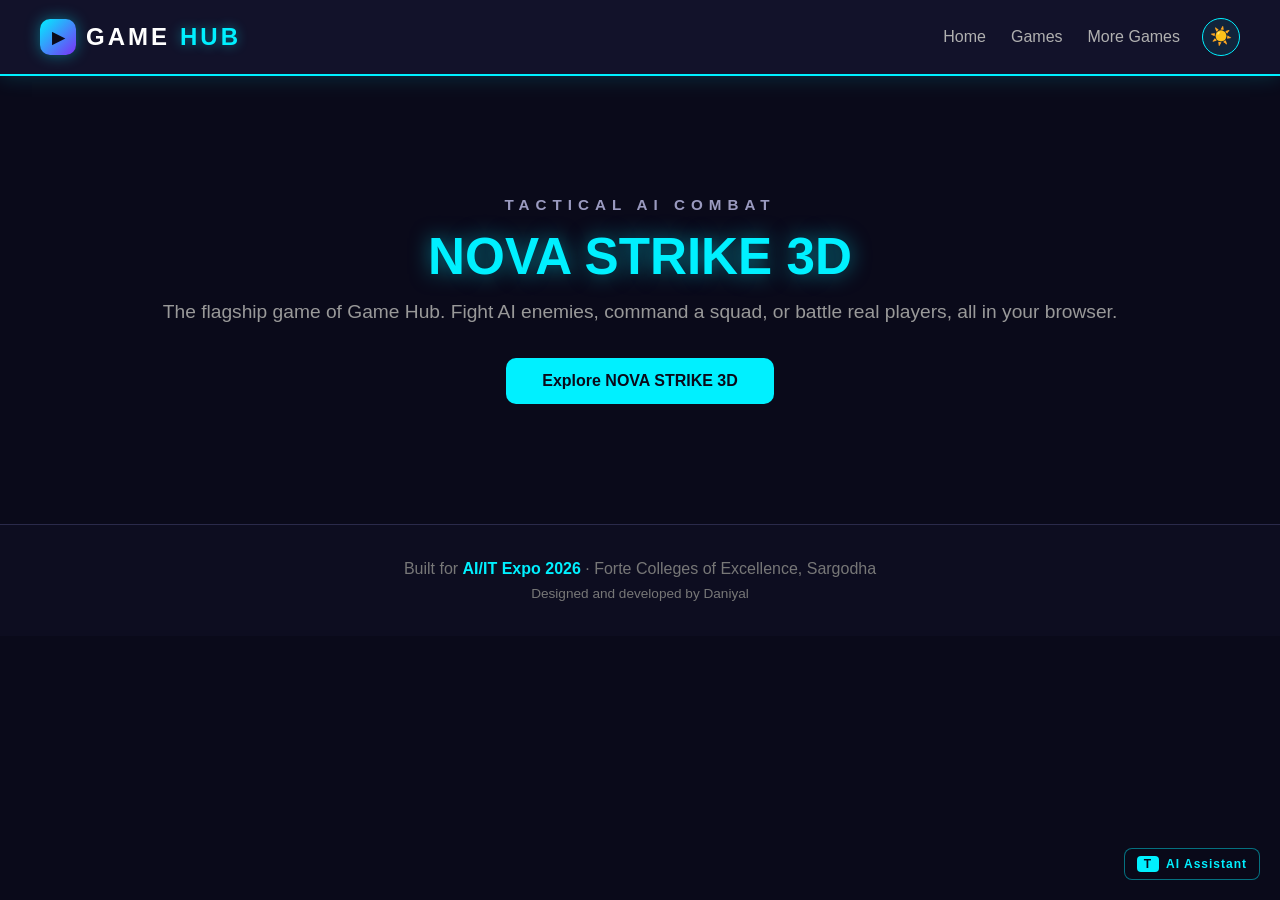
==== index.html @ dfbb7420 "Initial commit" ====
<!DOCTYPE html>
<html lang="en">
<head>
    <meta charset="UTF-8">
    <meta name="viewport" content="width=device-width, initial-scale=1.0">
    <title>Game Hub | NOVA STRIKE 3D</title>
    <link rel="stylesheet" href="css/style.css">

    <!-- Small extra styles for this page only -->
    <style>
        /* The modes section is hidden until the Explore button is pressed */
        .games.is-hidden { display: none; }

        /* Three equal cards in one row */
        .games-grid { grid-template-columns: repeat(3, 1fr); }
        @media (max-width: 900px) {
            .games-grid { grid-template-columns: 1fr; }
        }

        /* Small line above the big title */
        .hero-kicker {
            letter-spacing: 6px; font-size: 0.95rem; font-weight: 700;
            color: #9a9ac0; margin-bottom: 14px; text-transform: uppercase;
        }

        /* Line under the section heading */
        .section-sub {
            text-align: center; color: #9a9ac0;
            margin: -10px 0 30px; font-size: 1.05rem; letter-spacing: 1px;
        }

        /* Small message shown by the Multiplayer button */
        #mp-toast {
            position: fixed; left: 50%; bottom: 40px;
            transform: translate(-50%, 20px);
            background: #1b1446; color: #fff;
            border: 1px solid #00f0ff; border-radius: 12px;
            padding: 14px 24px; font-size: 15px;
            box-shadow: 0 0 24px rgba(0, 240, 255, 0.35);
            opacity: 0; pointer-events: none;
            transition: opacity 0.3s, transform 0.3s; z-index: 50;
        }
        #mp-toast.show { opacity: 1; transform: translate(-50%, 0); }
    </style>
</head>
<body>

    <!-- NAVBAR: the bar at the top -->
    <header class="navbar">
        <div class="logo"><span class="logo-icon">▶</span>GAME<span class="logo-accent">HUB</span></div>
        <nav>
            <a href="index.html">Home</a>
            <a href="#games">Games</a>
            <a href="more-games.html">More Games</a>
        </nav>
    </header>

    <!-- HERO: the big welcome section -->
    <section class="hero">
        <div class="hero-kicker">Tactical AI Combat</div>
        <h1><span class="glow">NOVA STRIKE 3D</span></h1>
        <p>The flagship game of Game Hub. Fight AI enemies, command a squad, or battle real players, all in your browser.</p>
        <a href="#games" class="btn">Explore NOVA STRIKE 3D</a>
    </section>

    <!-- MODES SECTION (hidden until the Explore button is pressed) -->
    <section class="games is-hidden" id="games">
        <h2 class="section-title">Choose Your Mode</h2>
        <p class="section-sub">Three ways to play NOVA STRIKE 3D</p>

        <div class="games-grid">

            <!-- Mode 1: Arena -->
            <div class="card">
                <span class="tag">⭐ SURVIVAL</span>
                <h3>Arena Mode</h3>
                <p>Survive waves of AI-controlled enemies in a full 3D arena, with sound, menus and an in-game AI assistant.</p>
                <a href="games/arena.html" class="btn small">▶ Play Arena Mode</a>
            </div>

            <!-- Mode 2: War -->
            <div class="card">
                <span class="tag" style="background: #ff2d95; color: #fff;">🔥 CAMPAIGN</span>
                <h3>War Mode</h3>
                <p>Command a 4-man AI squad through 5 tactical stages and a boss finale.</p>
                <a href="games/war.html" class="btn small" style="background: linear-gradient(90deg, #ff2d95, #7b2ff7);">▶ Deploy</a>
            </div>

            <!-- Mode 3: Multiplayer (in development) -->
            <div class="card">
                <span class="tag" style="background: #7b2ff7; color: #fff;">🚧 IN DEVELOPMENT</span>
                <h3>Multiplayer</h3>
                <p>Real online players instead of AI. Battle in 1v1, 2v2, 3v3 or 4v4 teams.</p>
                <a href="#" class="btn small" id="mp-btn" style="background: linear-gradient(90deg, #00f0ff, #7b2ff7); color: #fff;">🌐 Coming Soon</a>
            </div>

        </div>
    </section>

    <!-- FOOTER -->
    <footer class="footer">
        <p>Built for <strong>AI/IT Expo 2026</strong> · Forte Colleges of Excellence, Sargodha</p>
        <p class="footer-small">Designed and developed by Daniyal</p>
    </footer>

    <div id="mp-toast">🚧 Multiplayer is in development. Online 1v1 to 4v4 battles are coming soon!</div>

    <script src="js/main.js"></script>

    <script>
        // Show the modes section only after the Explore button (or the Games link) is pressed
        (function () {
            var section = document.getElementById('games');

            function showGames() {
                section.classList.remove('is-hidden');
                section.scrollIntoView({ behavior: 'smooth', block: 'start' });
            }

            document.querySelectorAll('a[href="#games"]').forEach(function (link) {
                link.addEventListener('click', function (e) {
                    e.preventDefault();
                    showGames();
                    history.replaceState(null, '', '#games');
                });
            });

            // If the page is opened as index.html#games, show the modes straight away
            if (location.hash === '#games') {
                section.classList.remove('is-hidden');
                setTimeout(showGames, 50);
            }

            // Multiplayer button: show a short message instead of opening a page
            var toast = document.getElementById('mp-toast');
            var toastTimer = null;
            document.getElementById('mp-btn').addEventListener('click', function (e) {
                e.preventDefault();
                toast.classList.add('show');
                clearTimeout(toastTimer);
                toastTimer = setTimeout(function () { toast.classList.remove('show'); }, 3000);
            });
        })();
    </script>

    <!-- NOVA assistant (press T) -->
    <script type="module" src="games/assistant.js"></script>
</body>
</html>
---- css/style.css ----
/* ===== THEME COLORS ===== */
:root {
    --page: #0a0a1a;
    --nav: #12122a;
    --footer: #0d0d20;
    --text: #e0e0e0;
    --heading: #ffffff;
    --muted: #999999;
    --nav-link: #b0b0b0;
    --footer-muted: #777777;
    --footer-small: #777777;
    --accent: #00f0ff;
    --card-start: #15152e;
    --card-end: #101026;
    --featured-start: #1c1540;
    --card-border: #2a2a4a;
    --tag-bg: rgba(123, 47, 247, 0.25);
    --tag-text: #b794ff;
}

/* The same page, with a brighter palette */
html[data-theme="light"] {
    --page: #f3f5ff;
    --nav: #ffffff;
    --footer: #e9ecfa;
    --text: #252540;
    --heading: #17172f;
    --muted: #51516e;
    --nav-link: #41415e;
    --footer-muted: #51516e;
    --footer-small: #51516e;
    --accent: #00749e;
    --card-start: #ffffff;
    --card-end: #f1f2fd;
    --featured-start: #eee9ff;
    --card-border: #d2d5eb;
    --tag-bg: #e9dcff;
    --tag-text: #5920ac;
}

/* ===== BASIC SETTINGS ===== */
* {
    margin: 0;
    padding: 0;
    box-sizing: border-box;
}

html {
    scroll-behavior: smooth;
}

body {
    background-color: var(--page);
    color: var(--text);
    font-family: 'Segoe UI', Arial, sans-serif;
    min-height: 100vh;
}

/* ===== NAVBAR ===== */
.navbar {
    display: flex;
    justify-content: space-between;
    align-items: center;
    padding: 18px 40px;
    background: var(--nav);
    border-bottom: 2px solid var(--accent);
    box-shadow: 0 0 20px rgba(0, 240, 255, 0.18);
}

.navbar nav {
    display: flex;
    align-items: center;
}

.navbar nav a {
    color: var(--nav-link);
    text-decoration: none;
    margin-left: 25px;
    white-space: nowrap;
    transition: color 0.3s;
}

.navbar nav a:hover {
    color: var(--accent);
}

/* ===== LOGO ===== */
.logo {
    display: flex;
    align-items: center;
    gap: 10px;
    font-size: 1.5rem;
    font-weight: 800;
    letter-spacing: 3px;
    color: var(--heading);
    white-space: nowrap;
}

.logo-accent {
    color: var(--accent);
    text-shadow: 0 0 12px rgba(0, 240, 255, 0.45);
}

.logo-icon {
    display: inline-flex;
    justify-content: center;
    align-items: center;
    width: 36px;
    height: 36px;
    flex-shrink: 0;
    font-size: 1rem;
    color: #0a0a1a;
    background: linear-gradient(135deg, #00f0ff, #7b2ff7);
    border-radius: 10px;
    box-shadow: 0 0 15px rgba(0, 240, 255, 0.4);
    letter-spacing: 0;
}

/* ===== HERO ===== */
.hero {
    text-align: center;
    padding: 120px 20px;
}

.hero h1 {
    font-size: 3.2rem;
    color: var(--heading);
    margin-bottom: 15px;
}

.glow {
    color: var(--accent);
    text-shadow: 0 0 20px rgba(0, 240, 255, 0.5);
}

.hero p {
    font-size: 1.2rem;
    color: var(--muted);
    margin-bottom: 35px;
}

/* ===== BUTTONS ===== */
.btn {
    display: inline-block;
    padding: 14px 36px;
    background: #00f0ff;
    color: #0a0a1a;
    font-weight: bold;
    text-decoration: none;
    border-radius: 10px;
    transition: transform 0.3s, box-shadow 0.3s;
}

.btn:hover {
    transform: scale(1.08);
    box-shadow: 0 0 25px rgba(0, 240, 255, 0.7);
}

.btn.small {
    padding: 10px 26px;
}

/* ===== GAMES SECTION ===== */
.games {
    max-width: 1100px;
    margin: 0 auto;
    padding: 60px 20px 100px;
}

.section-title {
    text-align: center;
    font-size: 2.2rem;
    color: var(--heading);
    margin-bottom: 40px;
}

.games-grid {
    display: grid;
    grid-template-columns: repeat(auto-fit, minmax(260px, 1fr));
    gap: 25px;
}

/* ===== CARDS ===== */
.card {
    background: linear-gradient(145deg, var(--card-start), var(--card-end));
    border: 1px solid var(--card-border);
    border-radius: 16px;
    padding: 30px;
    transition: transform 0.3s, box-shadow 0.3s, border-color 0.3s;
}

.card:hover {
    transform: translateY(-8px);
    border-color: var(--accent);
    box-shadow: 0 0 30px rgba(0, 240, 255, 0.16);
}

.card h3 {
    color: var(--accent);
    font-size: 1.4rem;
    margin: 15px 0 10px;
}

.card p {
    color: var(--muted);
    line-height: 1.5;
    margin-bottom: 25px;
}

.tag {
    font-size: 0.75rem;
    font-weight: bold;
    letter-spacing: 1px;
    padding: 5px 12px;
    border-radius: 20px;
    background: var(--tag-bg);
    color: var(--tag-text);
}

.featured {
    grid-column: 1 / -1;
    border-color: #7b2ff7;
    background: linear-gradient(145deg, var(--featured-start), var(--card-end));
}

.featured h3 {
    font-size: 2rem;
}

.soon {
    display: inline-block;
    padding: 10px 22px;
    border: 1px dashed var(--card-border);
    border-radius: 8px;
    color: var(--muted);
    font-size: 0.9rem;
}

/* ===== FOOTER ===== */
.footer {
    text-align: center;
    padding: 35px 20px;
    border-top: 1px solid var(--card-border);
    background: var(--footer);
    color: var(--footer-muted);
}

.footer strong {
    color: var(--accent);
}

.footer-small {
    margin-top: 8px;
    font-size: 0.85rem;
    color: var(--footer-small);
}

/* ===== PHONE LAYOUT ===== */
@media (max-width: 600px) {
    .navbar {
        padding: 14px 18px;
        flex-wrap: wrap;
        justify-content: center;
        gap: 14px;
    }

    .logo {
        font-size: 1.1rem;
        letter-spacing: 2px;
    }

    .logo-icon {
        width: 30px;
        height: 30px;
    }

    .navbar nav {
        flex-wrap: wrap;
        justify-content: center;
        gap: 10px 14px;
    }

    .navbar nav a {
        margin-left: 0;
        font-size: 0.9rem;
    }

    .hero {
        padding: 70px 20px;
    }

    .hero h1 {
        font-size: 2.1rem;
    }

    .section-title {
        font-size: 1.8rem;
    }

    .featured h3 {
        font-size: 1.6rem;
    }
}
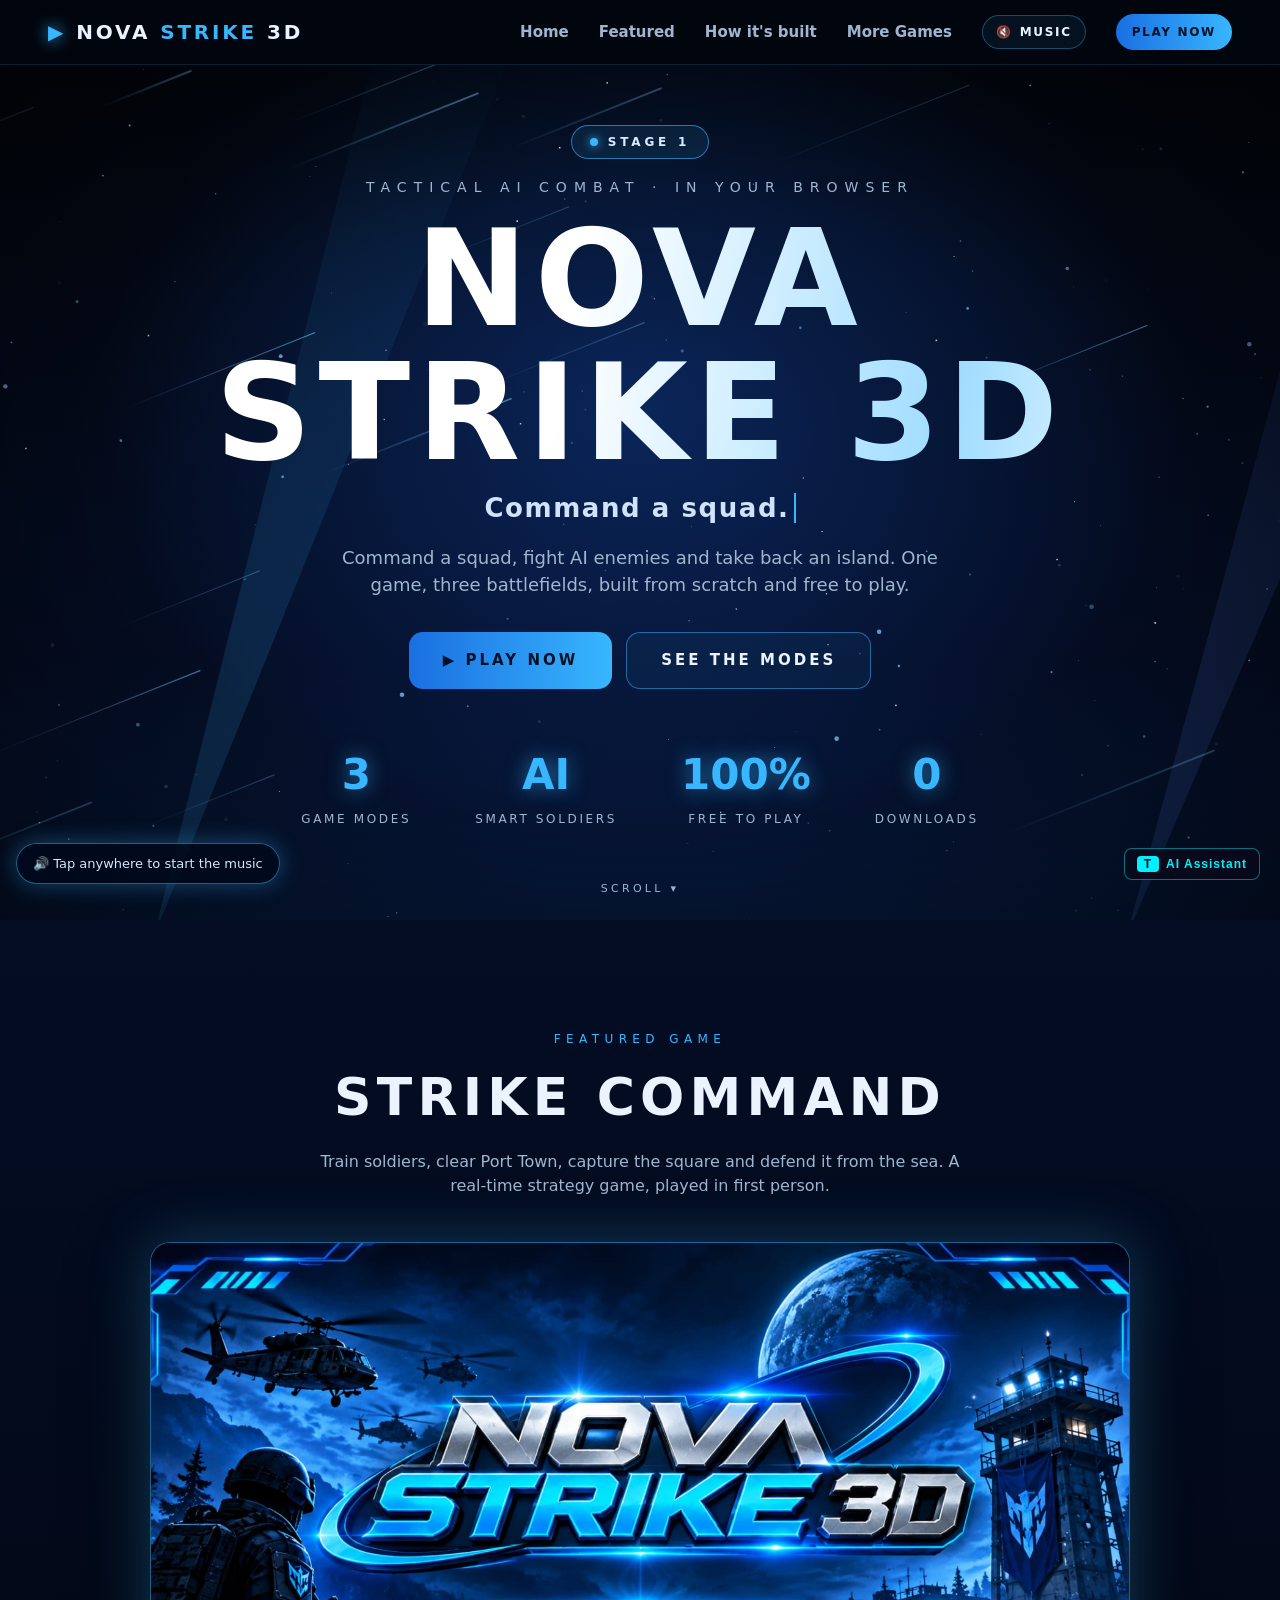
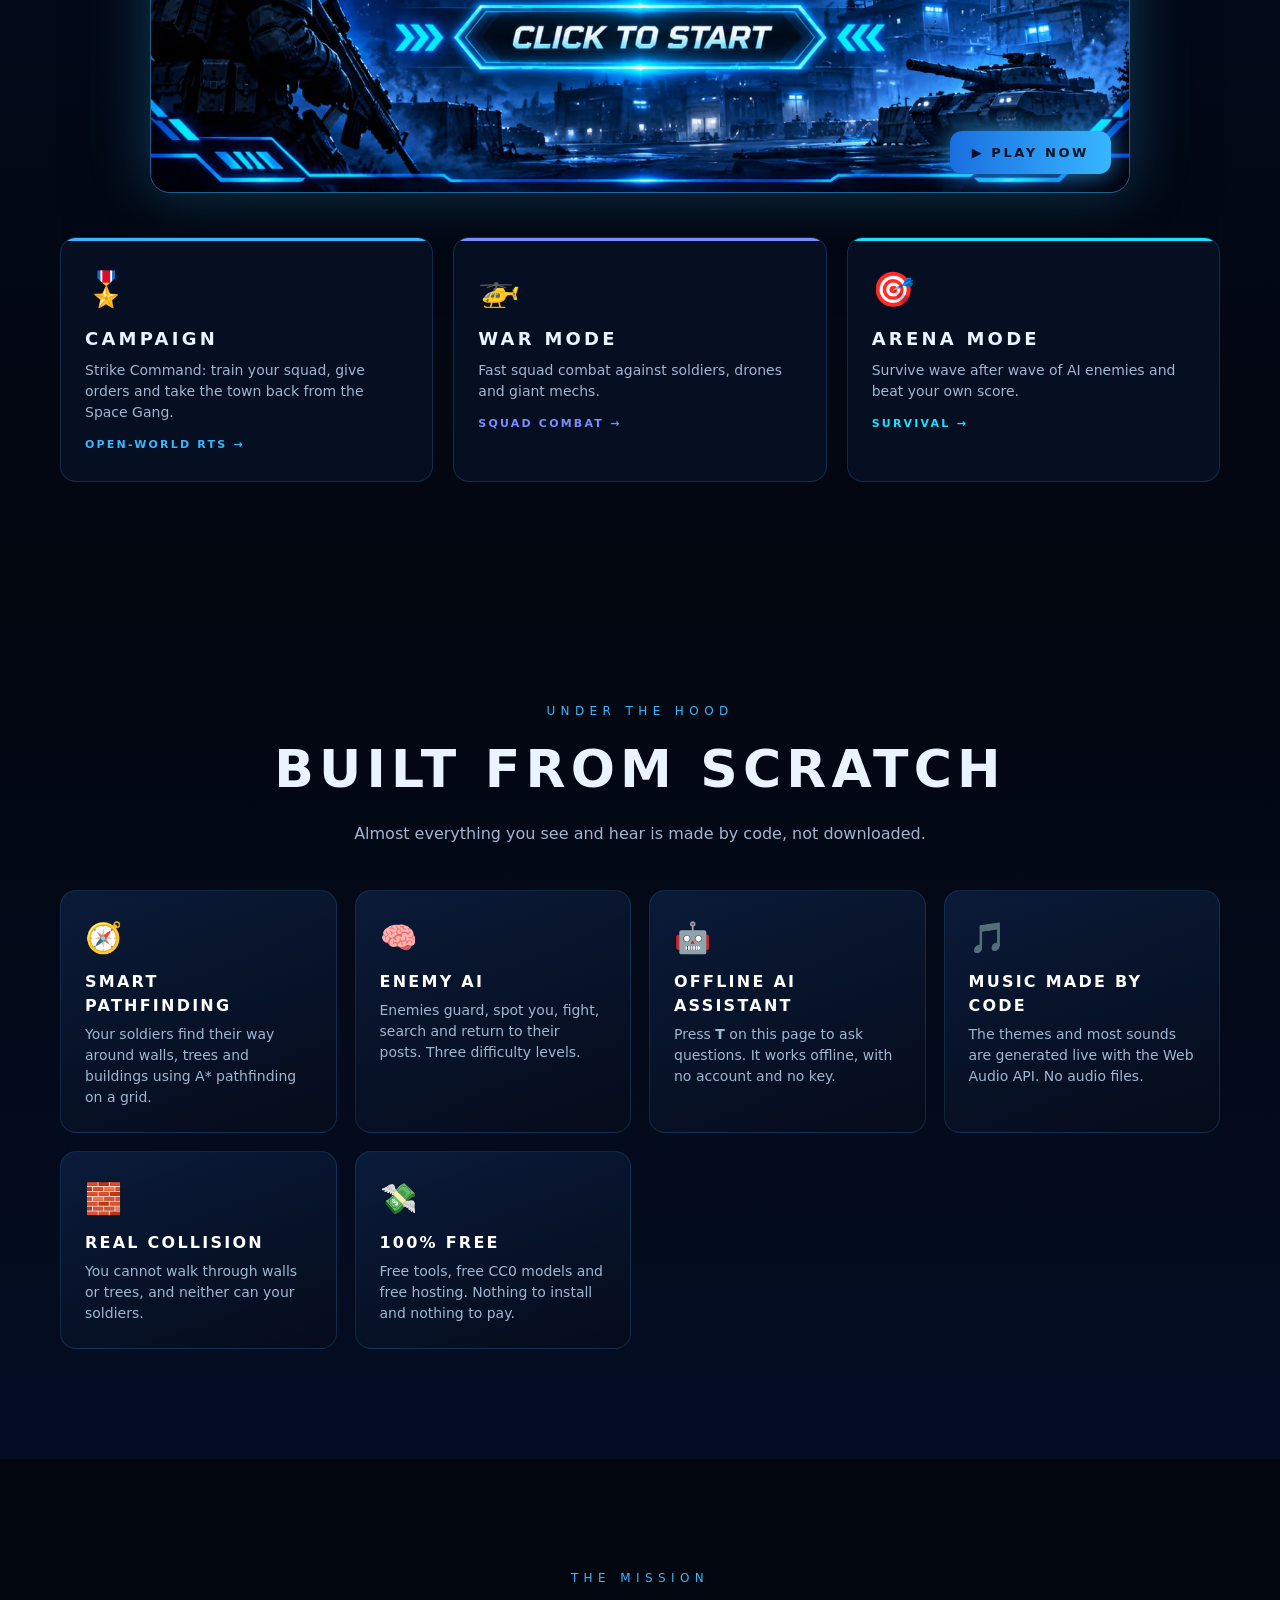
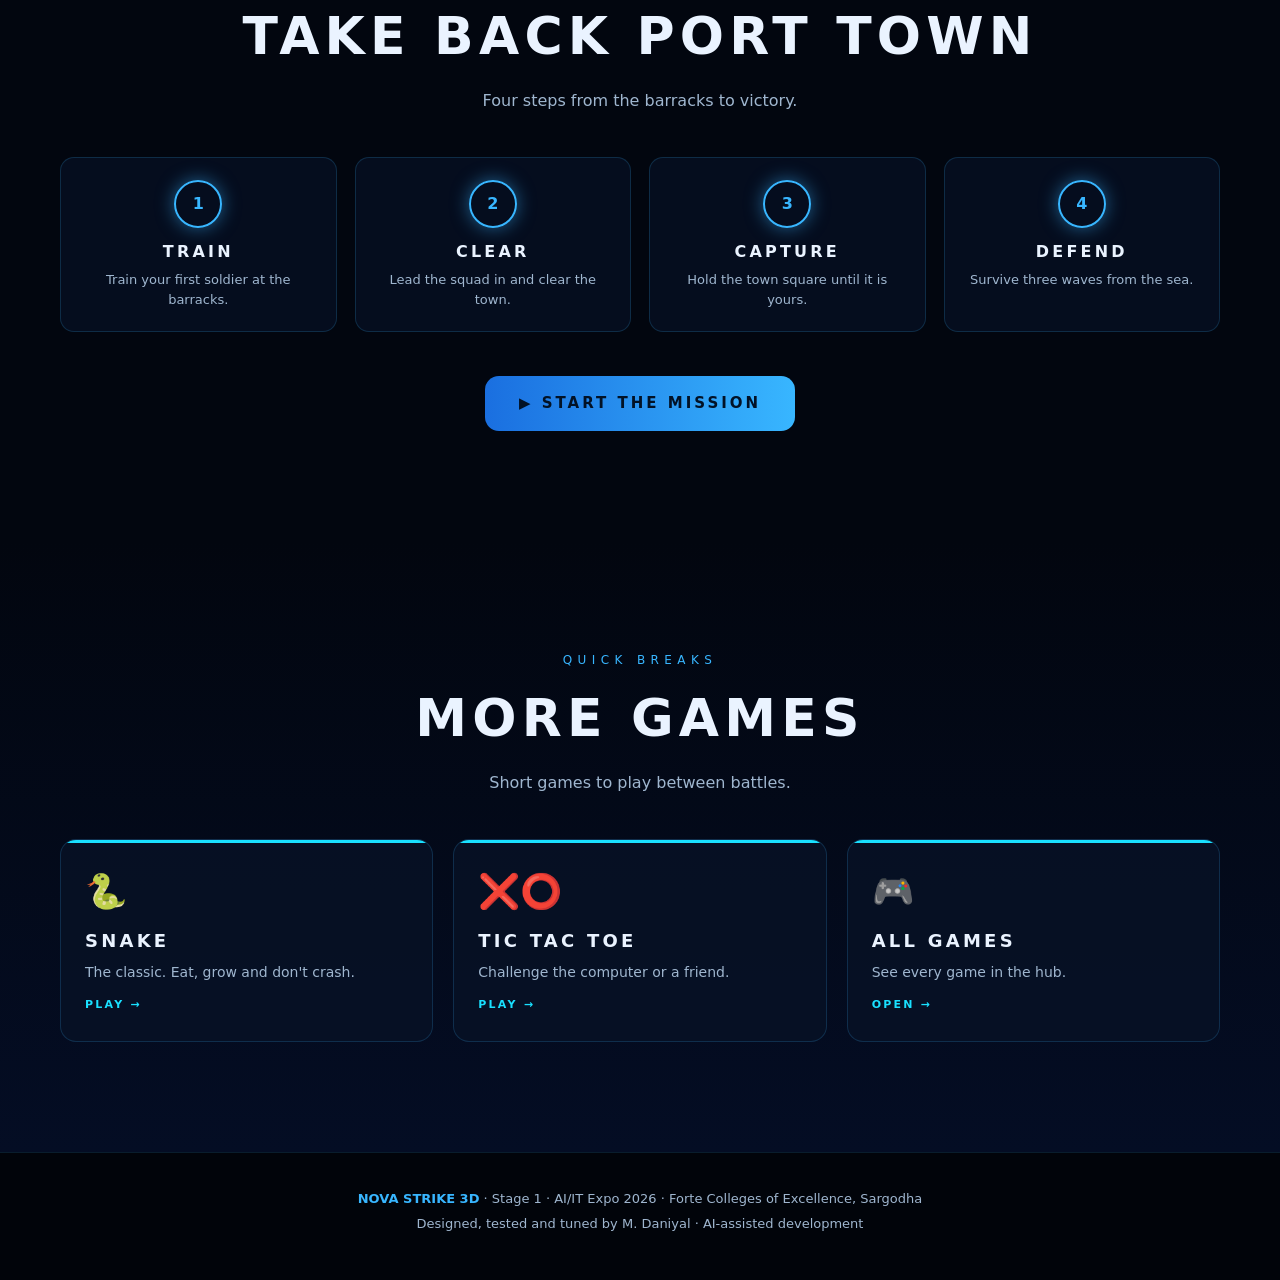
==== commit 885eb176: "updates" ====
--- a/index.html
+++ b/index.html
@@ -1,149 +1,564 @@
 <!DOCTYPE html>
 <html lang="en">
 <head>
-    <meta charset="UTF-8">
-    <meta name="viewport" content="width=device-width, initial-scale=1.0">
-    <title>Game Hub | NOVA STRIKE 3D</title>
-    <link rel="stylesheet" href="css/style.css">
-
-    <!-- Small extra styles for this page only -->
-    <style>
-        /* The modes section is hidden until the Explore button is pressed */
-        .games.is-hidden { display: none; }
-
-        /* Three equal cards in one row */
-        .games-grid { grid-template-columns: repeat(3, 1fr); }
-        @media (max-width: 900px) {
-            .games-grid { grid-template-columns: 1fr; }
-        }
-
-        /* Small line above the big title */
-        .hero-kicker {
-            letter-spacing: 6px; font-size: 0.95rem; font-weight: 700;
-            color: #9a9ac0; margin-bottom: 14px; text-transform: uppercase;
-        }
-
-        /* Line under the section heading */
-        .section-sub {
-            text-align: center; color: #9a9ac0;
-            margin: -10px 0 30px; font-size: 1.05rem; letter-spacing: 1px;
-        }
-
-        /* Small message shown by the Multiplayer button */
-        #mp-toast {
-            position: fixed; left: 50%; bottom: 40px;
-            transform: translate(-50%, 20px);
-            background: #1b1446; color: #fff;
-            border: 1px solid #00f0ff; border-radius: 12px;
-            padding: 14px 24px; font-size: 15px;
-            box-shadow: 0 0 24px rgba(0, 240, 255, 0.35);
-            opacity: 0; pointer-events: none;
-            transition: opacity 0.3s, transform 0.3s; z-index: 50;
-        }
-        #mp-toast.show { opacity: 1; transform: translate(-50%, 0); }
-    </style>
+<meta charset="UTF-8">
+<meta name="viewport" content="width=device-width, initial-scale=1">
+<title>NOVA STRIKE 3D | Stage 1</title>
+<meta name="description" content="NOVA STRIKE 3D: command a squad, fight AI enemies and take back an island. Free, in your browser.">
+<script>document.documentElement.classList.add('js');</script>
+<style>
+:root{--ac:#38b6ff;--acr:56,182,255;--bg:#02060f;--txt:#eaf3ff;--mut:#9fb6cf}
+*{box-sizing:border-box;margin:0;padding:0}
+html{scroll-behavior:smooth}
+body{background:var(--bg);color:var(--txt);font-family:'Segoe UI',system-ui,-apple-system,Arial,sans-serif;overflow-x:hidden;line-height:1.5}
+a{color:inherit;text-decoration:none}
+button{font:inherit;color:inherit}
+
+
+/* ---------- navbar ---------- */
+nav{position:sticky;top:0;z-index:50;display:flex;align-items:center;justify-content:space-between;gap:12px;padding:14px clamp(14px,4vw,48px);background:rgba(2,6,15,.72);-webkit-backdrop-filter:blur(12px);backdrop-filter:blur(12px);border-bottom:1px solid rgba(var(--acr),.16)}
+.brand{display:flex;align-items:center;gap:10px;font-weight:900;letter-spacing:.14em;font-size:clamp(15px,2vw,20px)}
+.brand i{font-style:normal;color:var(--ac);filter:drop-shadow(0 0 8px var(--ac))}
+.brand b{color:var(--ac)}
+.links{display:flex;align-items:center;gap:clamp(10px,2.4vw,30px)}
+.links a.l{color:var(--mut);font-weight:600;font-size:15px;transition:color .2s}
+.links a.l:hover{color:#fff}
+#music-btn{display:flex;align-items:center;gap:7px;background:rgba(var(--acr),.08);border:1px solid rgba(var(--acr),.35);border-radius:999px;padding:7px 13px;cursor:pointer;font-size:12px;letter-spacing:.14em;font-weight:700;transition:background .2s,box-shadow .2s}
+#music-btn:hover{background:rgba(var(--acr),.2);box-shadow:0 0 16px rgba(var(--acr),.4)}
+#music-btn.on #mi{animation:eq 1s ease-in-out infinite}
+@keyframes eq{0%,100%{transform:scale(1)}50%{transform:scale(1.25)}}
+.navplay{background:linear-gradient(90deg,#1a6fe0,var(--ac));color:#021226;font-weight:800;letter-spacing:.14em;font-size:12px;padding:9px 16px;border-radius:999px;transition:box-shadow .2s,transform .2s}
+.navplay:hover{box-shadow:0 0 22px rgba(var(--acr),.7);transform:translateY(-1px)}
+@media(max-width:720px){.links a.l{display:none}#music-btn .lbl{display:none}}
+
+
+/* ---------- hero ---------- */
+.hero{position:relative;min-height:calc(100vh - 62px);display:flex;align-items:center;justify-content:center;text-align:center;overflow:hidden;padding:60px 18px 90px;
+  background:radial-gradient(ellipse at calc(50% + var(--gx,0px)) calc(40% + var(--gy,0px)),rgba(30,110,255,.28),rgba(2,6,15,0) 60%),linear-gradient(180deg,#02060f,#040d24 70%,#06193d)}
+#fx{position:absolute;inset:0;width:100%;height:100%;display:block}
+.hero:after{content:"";position:absolute;inset:0;pointer-events:none;background:radial-gradient(ellipse at center,rgba(0,0,0,0) 50%,rgba(0,0,0,.6) 100%)}
+.hero-in{position:relative;z-index:2;max-width:980px}
+.stage{display:inline-flex;align-items:center;gap:10px;margin-bottom:18px;padding:7px 18px;border-radius:999px;border:1px solid rgba(var(--acr),.6);background:rgba(var(--acr),.1);font-size:12px;font-weight:800;letter-spacing:.32em;color:#d8ecff;animation:stg 3s ease-in-out infinite}
+.stage i{display:block;width:8px;height:8px;border-radius:50%;background:var(--ac);box-shadow:0 0 10px var(--ac)}
+@keyframes stg{0%,100%{box-shadow:0 0 10px rgba(var(--acr),.3)}50%{box-shadow:0 0 26px rgba(var(--acr),.8)}}
+.kicker{letter-spacing:.5em;font-size:clamp(10px,1.4vw,14px);color:var(--mut);text-transform:uppercase}
+.title{margin:14px 0 6px;font-size:clamp(40px,10.5vw,138px);line-height:1;font-weight:900;letter-spacing:.05em;
+  background:linear-gradient(100deg,#fff 20%,#9fdcff 38%,#fff 50%,#38b6ff 62%,#1e6fff 80%);background-size:220% 100%;-webkit-background-clip:text;background-clip:text;color:transparent;
+  animation:shine 5s linear infinite,glow 3.6s ease-in-out infinite}
+@keyframes shine{from{background-position:120% 0}to{background-position:-100% 0}}
+@keyframes glow{0%,100%{filter:drop-shadow(0 0 14px rgba(var(--acr),.35))}50%{filter:drop-shadow(0 0 36px rgba(var(--acr),.85))}}
+.tag{height:1.6em;margin-top:8px;font-size:clamp(16px,2.4vw,26px);color:#cfe3fa;font-weight:600;letter-spacing:.06em}
+.tag span{border-right:2px solid var(--ac);padding-right:4px;animation:caret .8s steps(1) infinite}
+@keyframes caret{50%{border-color:transparent}}
+.sub{max-width:640px;margin:14px auto 0;color:var(--mut);font-size:clamp(14px,1.6vw,18px)}
+.cta{display:flex;flex-wrap:wrap;gap:14px;justify-content:center;margin-top:34px}
+.btn{display:inline-flex;align-items:center;gap:10px;padding:16px 34px;border-radius:14px;font-weight:900;letter-spacing:.2em;font-size:15px;cursor:pointer;transition:transform .2s,box-shadow .2s,background .2s}
+.btn.p{background:linear-gradient(90deg,#1a6fe0,var(--ac));color:#021226;position:relative;animation:ring 2.4s ease-out infinite}
+.btn.p:hover{transform:translateY(-3px) scale(1.03);box-shadow:0 0 40px rgba(var(--acr),.75)}
+@keyframes ring{0%{box-shadow:0 0 0 0 rgba(var(--acr),.55)}70%,100%{box-shadow:0 0 0 22px rgba(var(--acr),0)}}
+.btn.s{border:1px solid rgba(var(--acr),.5);background:rgba(var(--acr),.06)}
+.btn.s:hover{background:rgba(var(--acr),.18);transform:translateY(-3px)}
+.stats{display:flex;flex-wrap:wrap;gap:clamp(18px,5vw,64px);justify-content:center;margin-top:54px}
+.stat b{display:block;font-size:clamp(26px,4vw,42px);color:var(--ac);text-shadow:0 0 20px rgba(var(--acr),.6)}
+.stat span{font-size:12px;letter-spacing:.22em;color:var(--mut);text-transform:uppercase}
+.scrollhint{position:absolute;left:50%;bottom:22px;z-index:2;transform:translateX(-50%);color:var(--mut);font-size:11px;letter-spacing:.3em;animation:bob 1.8s ease-in-out infinite}
+@keyframes bob{0%,100%{transform:translate(-50%,0)}50%{transform:translate(-50%,8px)}}
+
+
+/* ---------- sections ---------- */
+section{position:relative;padding:clamp(60px,10vw,110px) clamp(16px,5vw,60px)}
+.wrap{max-width:1180px;margin:0 auto}
+.sk{letter-spacing:.45em;font-size:12px;color:var(--ac);text-transform:uppercase;text-align:center}
+h2{text-align:center;font-size:clamp(28px,5vw,52px);font-weight:900;letter-spacing:.1em;margin:10px 0 14px;text-transform:uppercase}
+.lead{max-width:640px;margin:0 auto 44px;text-align:center;color:var(--mut)}
+.js .rv{opacity:0;transform:translateY(28px);transition:opacity .8s ease,transform .8s ease}
+.js .rv.in{opacity:1;transform:none}
+
+
+/* featured poster */
+.feat{background:linear-gradient(180deg,#040d24,#02060f)}
+.poster-wrap{perspective:1100px;max-width:980px;margin:0 auto}
+.poster{display:block;position:relative;aspect-ratio:16/9;border-radius:20px;overflow:hidden;border:1px solid rgba(var(--acr),.5);background:radial-gradient(circle at 50% 40%,#0b2b6b,#02060f);transition:transform .15s ease-out,box-shadow .3s;box-shadow:0 0 60px rgba(var(--acr),.3),0 30px 80px rgba(0,0,0,.6);transform-style:preserve-3d}
+.poster:hover{box-shadow:0 0 90px rgba(var(--acr),.55),0 30px 80px rgba(0,0,0,.6)}
+.poster img{position:absolute;inset:0;width:100%;height:100%;object-fit:cover;display:block}
+.poster:before{content:"";position:absolute;inset:0;z-index:2;pointer-events:none;background:linear-gradient(105deg,transparent 40%,rgba(255,255,255,.28) 50%,transparent 60%);background-size:260% 100%;background-position:150% 0;animation:sweep 6s ease-in-out infinite}
+@keyframes sweep{0%{background-position:150% 0}45%,100%{background-position:-60% 0}}
+.poster .go{position:absolute;right:18px;bottom:18px;z-index:3;background:linear-gradient(90deg,#1a6fe0,var(--ac));color:#021226;font-weight:900;letter-spacing:.2em;font-size:13px;padding:12px 22px;border-radius:12px;box-shadow:0 0 26px rgba(var(--acr),.7);animation:ring 2.4s ease-out infinite}
+.modes{display:grid;grid-template-columns:repeat(auto-fit,minmax(250px,1fr));gap:20px;margin-top:44px}
+.mode{position:relative;display:block;padding:26px 24px;border-radius:16px;background:rgba(8,18,38,.8);border:1px solid rgba(var(--acr),.18);overflow:hidden;transition:transform .25s,box-shadow .25s,border-color .25s}
+.mode:before{content:"";position:absolute;left:0;top:0;right:0;height:3px;background:var(--c)}
+.mode:hover{transform:translateY(-8px);border-color:var(--c);box-shadow:0 14px 44px rgba(0,0,0,.5),0 0 32px var(--g)}
+.mode .ic{font-size:34px;margin-bottom:10px}
+.mode h3{letter-spacing:.18em;font-size:18px;margin-bottom:8px}
+.mode p{color:var(--mut);font-size:14px}
+.mode .tg{display:inline-block;margin-top:14px;font-size:11px;letter-spacing:.2em;color:var(--c);font-weight:800}
+
+
+/* features */
+.grid{display:grid;grid-template-columns:repeat(auto-fit,minmax(260px,1fr));gap:18px}
+.card{padding:24px;border-radius:16px;background:linear-gradient(160deg,rgba(14,34,70,.7),rgba(6,12,26,.85));border:1px solid rgba(var(--acr),.16);transition:transform .25s,border-color .25s,box-shadow .25s}
+.card:hover{transform:translateY(-6px);border-color:rgba(var(--acr),.6);box-shadow:0 0 30px rgba(var(--acr),.25)}
+.card .ic{font-size:30px;margin-bottom:10px}
+.card h3{font-size:16px;letter-spacing:.14em;margin-bottom:6px;color:#fff}
+.card p{font-size:14px;color:var(--mut)}
+
+
+/* mission strip */
+.steps{display:grid;grid-template-columns:repeat(auto-fit,minmax(200px,1fr));gap:18px;counter-reset:s;position:relative}
+.step{position:relative;padding:22px 20px;border-radius:14px;background:rgba(8,18,38,.7);border:1px solid rgba(var(--acr),.18);text-align:center}
+.step:before{counter-increment:s;content:counter(s);display:grid;place-items:center;width:44px;height:44px;margin:0 auto 12px;border-radius:50%;border:2px solid var(--ac);color:var(--ac);font-weight:900;box-shadow:0 0 18px rgba(var(--acr),.5)}
+.step h4{letter-spacing:.2em;margin-bottom:6px}
+.step p{font-size:13px;color:var(--mut)}
+
+
+/* more games */
+.more .modes{margin-top:0}
+.mini{--c:#19e0ff;--g:rgba(25,224,255,.35)}
+
+
+/* footer */
+footer{padding:36px 16px 46px;text-align:center;color:var(--mut);font-size:13px;border-top:1px solid rgba(var(--acr),.14);background:#01040a}
+footer b{color:var(--ac)}
+
+
+/* music hint */
+#hint{position:fixed;left:16px;bottom:16px;z-index:60;padding:10px 16px;border-radius:999px;background:rgba(0,10,28,.85);border:1px solid rgba(var(--acr),.5);color:#cfe8ff;font-size:13px;box-shadow:0 0 22px rgba(var(--acr),.35);opacity:0;pointer-events:none;transition:opacity .5s}
+#hint.show{opacity:1}
+
+
+@media(prefers-reduced-motion:reduce){.title,.btn.p,.poster:before,.poster .go,.scrollhint,.tag span,.stage{animation:none}.js .rv{opacity:1;transform:none;transition:none}html{scroll-behavior:auto}}
+</style>
 </head>
-<body>
-
-    <!-- NAVBAR: the bar at the top -->
-    <header class="navbar">
-        <div class="logo"><span class="logo-icon">▶</span>GAME<span class="logo-accent">HUB</span></div>
-        <nav>
-            <a href="index.html">Home</a>
-            <a href="#games">Games</a>
-            <a href="more-games.html">More Games</a>
-        </nav>
-    </header>
-
-    <!-- HERO: the big welcome section -->
-    <section class="hero">
-        <div class="hero-kicker">Tactical AI Combat</div>
-        <h1><span class="glow">NOVA STRIKE 3D</span></h1>
-        <p>The flagship game of Game Hub. Fight AI enemies, command a squad, or battle real players, all in your browser.</p>
-        <a href="#games" class="btn">Explore NOVA STRIKE 3D</a>
-    </section>
-
-    <!-- MODES SECTION (hidden until the Explore button is pressed) -->
-    <section class="games is-hidden" id="games">
-        <h2 class="section-title">Choose Your Mode</h2>
-        <p class="section-sub">Three ways to play NOVA STRIKE 3D</p>
-
-        <div class="games-grid">
-
-            <!-- Mode 1: Arena -->
-            <div class="card">
-                <span class="tag">⭐ SURVIVAL</span>
-                <h3>Arena Mode</h3>
-                <p>Survive waves of AI-controlled enemies in a full 3D arena, with sound, menus and an in-game AI assistant.</p>
-                <a href="games/arena.html" class="btn small">▶ Play Arena Mode</a>
-            </div>
-
-            <!-- Mode 2: War -->
-            <div class="card">
-                <span class="tag" style="background: #ff2d95; color: #fff;">🔥 CAMPAIGN</span>
-                <h3>War Mode</h3>
-                <p>Command a 4-man AI squad through 5 tactical stages and a boss finale.</p>
-                <a href="games/war.html" class="btn small" style="background: linear-gradient(90deg, #ff2d95, #7b2ff7);">▶ Deploy</a>
-            </div>
-
-            <!-- Mode 3: Multiplayer (in development) -->
-            <div class="card">
-                <span class="tag" style="background: #7b2ff7; color: #fff;">🚧 IN DEVELOPMENT</span>
-                <h3>Multiplayer</h3>
-                <p>Real online players instead of AI. Battle in 1v1, 2v2, 3v3 or 4v4 teams.</p>
-                <a href="#" class="btn small" id="mp-btn" style="background: linear-gradient(90deg, #00f0ff, #7b2ff7); color: #fff;">🌐 Coming Soon</a>
-            </div>
-
-        </div>
-    </section>
-
-    <!-- FOOTER -->
-    <footer class="footer">
-        <p>Built for <strong>AI/IT Expo 2026</strong> · Forte Colleges of Excellence, Sargodha</p>
-        <p class="footer-small">Designed and developed by Daniyal</p>
-    </footer>
-
-    <div id="mp-toast">🚧 Multiplayer is in development. Online 1v1 to 4v4 battles are coming soon!</div>
-
-    <script src="js/main.js"></script>
-
-    <script>
-        // Show the modes section only after the Explore button (or the Games link) is pressed
-        (function () {
-            var section = document.getElementById('games');
-
-            function showGames() {
-                section.classList.remove('is-hidden');
-                section.scrollIntoView({ behavior: 'smooth', block: 'start' });
-            }
-
-            document.querySelectorAll('a[href="#games"]').forEach(function (link) {
-                link.addEventListener('click', function (e) {
-                    e.preventDefault();
-                    showGames();
-                    history.replaceState(null, '', '#games');
-                });
-            });
-
-            // If the page is opened as index.html#games, show the modes straight away
-            if (location.hash === '#games') {
-                section.classList.remove('is-hidden');
-                setTimeout(showGames, 50);
-            }
-
-            // Multiplayer button: show a short message instead of opening a page
-            var toast = document.getElementById('mp-toast');
-            var toastTimer = null;
-            document.getElementById('mp-btn').addEventListener('click', function (e) {
-                e.preventDefault();
-                toast.classList.add('show');
-                clearTimeout(toastTimer);
-                toastTimer = setTimeout(function () { toast.classList.remove('show'); }, 3000);
-            });
-        })();
-    </script>
-
-    <!-- NOVA assistant (press T) -->
-    <script type="module" src="games/assistant.js"></script>
+<body id="top">
+
+
+<nav>
+  <a class="brand" href="#top"><i>▶</i>NOVA <b>STRIKE</b> 3D</a>
+  <div class="links">
+    <a class="l" href="#top">Home</a>
+    <a class="l" href="#featured">Featured</a>
+    <a class="l" href="#built">How it's built</a>
+    <a class="l" href="#more">More Games</a>
+    <button id="music-btn" type="button" aria-label="Music on or off"><span id="mi">🔇</span><span class="lbl">MUSIC</span></button>
+    <a class="navplay" href="play.html">PLAY NOW</a>
+  </div>
+</nav>
+
+
+<header class="hero" id="hero">
+  <canvas id="fx"></canvas>
+  <div class="hero-in">
+    <div class="stage"><i></i>STAGE 1</div>
+    <div class="kicker">Tactical AI Combat · In your browser</div>
+    <h1 class="title">NOVA STRIKE 3D</h1>
+    <div class="tag"><span id="typed"></span></div>
+    <p class="sub">Command a squad, fight AI enemies and take back an island. One game, three battlefields, built from scratch and free to play.</p>
+    <div class="cta">
+      <a class="btn p" href="play.html">▶ PLAY NOW</a>
+      <a class="btn s" href="#featured">SEE THE MODES</a>
+    </div>
+    <div class="stats">
+      <div class="stat"><b data-count="3">3</b><span>Game modes</span></div>
+      <div class="stat"><b>AI</b><span>Smart soldiers</span></div>
+      <div class="stat"><b data-count="100" data-suf="%">100%</b><span>Free to play</span></div>
+      <div class="stat"><b data-count="0">0</b><span>Downloads</span></div>
+    </div>
+  </div>
+  <div class="scrollhint">SCROLL ▾</div>
+</header>
+
+
+<section class="feat" id="featured">
+  <div class="wrap">
+    <div class="sk rv">Featured game</div>
+    <h2 class="rv">Strike Command</h2>
+    <p class="lead rv">Train soldiers, clear Port Town, capture the square and defend it from the sea. A real-time strategy game, played in first person.</p>
+
+
+    <div class="poster-wrap rv">
+      <a class="poster" id="poster" href="play.html" aria-label="Play NOVA STRIKE 3D">
+        <img src="games/campaign/menu.jpeg" alt="NOVA STRIKE 3D title art" onerror="this.style.display='none'">
+        <span class="go">▶ PLAY NOW</span>
+      </a>
+    </div>
+
+
+    <div class="modes">
+      <a class="mode rv" href="play.html" style="--c:#38b6ff;--g:rgba(56,182,255,.35)">
+        <div class="ic">🎖️</div><h3>CAMPAIGN</h3>
+        <p>Strike Command: train your squad, give orders and take the town back from the Space Gang.</p>
+        <span class="tg">OPEN-WORLD RTS →</span>
+      </a>
+      <a class="mode rv" href="play.html" style="--c:#7a8cff;--g:rgba(122,140,255,.35)">
+        <div class="ic">🚁</div><h3>WAR MODE</h3>
+        <p>Fast squad combat against soldiers, drones and giant mechs.</p>
+        <span class="tg">SQUAD COMBAT →</span>
+      </a>
+      <a class="mode rv" href="play.html" style="--c:#19e0ff;--g:rgba(25,224,255,.35)">
+        <div class="ic">🎯</div><h3>ARENA MODE</h3>
+        <p>Survive wave after wave of AI enemies and beat your own score.</p>
+        <span class="tg">SURVIVAL →</span>
+      </a>
+    </div>
+  </div>
+</section>
+
+
+<section id="built" style="background:linear-gradient(180deg,#02060f,#040d24)">
+  <div class="wrap">
+    <div class="sk rv">Under the hood</div>
+    <h2 class="rv">Built from scratch</h2>
+    <p class="lead rv">Almost everything you see and hear is made by code, not downloaded.</p>
+    <div class="grid">
+      <div class="card rv"><div class="ic">🧭</div><h3>SMART PATHFINDING</h3><p>Your soldiers find their way around walls, trees and buildings using A* pathfinding on a grid.</p></div>
+      <div class="card rv"><div class="ic">🧠</div><h3>ENEMY AI</h3><p>Enemies guard, spot you, fight, search and return to their posts. Three difficulty levels.</p></div>
+      <div class="card rv"><div class="ic">🤖</div><h3>OFFLINE AI ASSISTANT</h3><p>Press <b>T</b> on this page to ask questions. It works offline, with no account and no key.</p></div>
+      <div class="card rv"><div class="ic">🎵</div><h3>MUSIC MADE BY CODE</h3><p>The themes and most sounds are generated live with the Web Audio API. No audio files.</p></div>
+      <div class="card rv"><div class="ic">🧱</div><h3>REAL COLLISION</h3><p>You cannot walk through walls or trees, and neither can your soldiers.</p></div>
+      <div class="card rv"><div class="ic">💸</div><h3>100% FREE</h3><p>Free tools, free CC0 models and free hosting. Nothing to install and nothing to pay.</p></div>
+    </div>
+  </div>
+</section>
+
+
+<section>
+  <div class="wrap">
+    <div class="sk rv">The mission</div>
+    <h2 class="rv">Take back Port Town</h2>
+    <p class="lead rv">Four steps from the barracks to victory.</p>
+    <div class="steps">
+      <div class="step rv"><h4>TRAIN</h4><p>Train your first soldier at the barracks.</p></div>
+      <div class="step rv"><h4>CLEAR</h4><p>Lead the squad in and clear the town.</p></div>
+      <div class="step rv"><h4>CAPTURE</h4><p>Hold the town square until it is yours.</p></div>
+      <div class="step rv"><h4>DEFEND</h4><p>Survive three waves from the sea.</p></div>
+    </div>
+    <div class="cta rv" style="margin-top:44px"><a class="btn p" href="play.html">▶ START THE MISSION</a></div>
+  </div>
+</section>
+
+
+<section class="more" id="more" style="background:linear-gradient(180deg,#02060f,#040d24)">
+  <div class="wrap">
+    <div class="sk rv">Quick breaks</div>
+    <h2 class="rv">More games</h2>
+    <p class="lead rv">Short games to play between battles.</p>
+    <div class="modes">
+      <a class="mode mini rv" href="games/snake.html"><div class="ic">🐍</div><h3>SNAKE</h3><p>The classic. Eat, grow and don't crash.</p><span class="tg">PLAY →</span></a>
+      <a class="mode mini rv" href="games/tictactoe.html"><div class="ic">❌⭕</div><h3>TIC TAC TOE</h3><p>Challenge the computer or a friend.</p><span class="tg">PLAY →</span></a>
+      <a class="mode mini rv" href="more-games.html"><div class="ic">🎮</div><h3>ALL GAMES</h3><p>See every game in the hub.</p><span class="tg">OPEN →</span></a>
+    </div>
+  </div>
+</section>
+
+
+<footer>
+  <p><b>NOVA STRIKE 3D</b> · Stage 1 · AI/IT Expo 2026 · Forte Colleges of Excellence, Sargodha</p>
+  <p style="margin-top:6px">Designed, tested and tuned by M. Daniyal · AI-assisted development</p>
+</footer>
+
+
+<div id="hint">🔊 Tap anywhere to start the music</div>
+
+
+<script>
+/* =========================================================
+   Hero animation: blue streaks, sparks, stars, searchlights
+   ========================================================= */
+(function () {
+  var cv = document.getElementById('fx'), hero = document.getElementById('hero');
+  var g = cv.getContext('2d');
+  var W = 0, H = 0, dpr = 1, stars = [], streaks = [], sparks = [], vis = true;
+  var reduce = window.matchMedia && window.matchMedia('(prefers-reduced-motion: reduce)').matches;
+  var DX = Math.cos(-0.38), DY = Math.sin(-0.38);
+  function rnd(a, b) { return a + Math.random() * (b - a); }
+
+
+  function newStreak(init) {
+    var len = rnd(80, 240);
+    return { x: init ? rnd(-len, W) : -len, y: init ? rnd(0, H) : rnd(H * 0.2, H * 1.2), len: len, spd: rnd(380, 900), a: rnd(0.2, 0.6), w: rnd(1, 2.2) };
+  }
+  function newSpark(init) {
+    return { x: rnd(0, W), y: init ? rnd(0, H) : H + 10, r: rnd(0.8, 2.3), vy: rnd(16, 55), sw: rnd(0.5, 2), ph: rnd(0, 6.28) };
+  }
+  function resize() {
+    dpr = Math.min(window.devicePixelRatio || 1, 1.5);
+    W = hero.clientWidth; H = hero.clientHeight;
+    cv.width = Math.floor(W * dpr); cv.height = Math.floor(H * dpr);
+    g.setTransform(dpr, 0, 0, dpr, 0, 0);
+    stars = []; var ns = Math.round(W * H / 9000);
+    for (var i = 0; i < ns; i++) stars.push({ x: rnd(0, W), y: rnd(0, H), r: rnd(0.6, 1.8), p: rnd(0, 6.28), s: rnd(0.5, 2) });
+    streaks = []; var nk = Math.round(Math.min(26, Math.max(8, W / 70)));
+    for (i = 0; i < nk; i++) streaks.push(newStreak(true));
+    sparks = []; var np = Math.round(Math.min(70, W / 20));
+    for (i = 0; i < np; i++) sparks.push(newSpark(true));
+  }
+  function beam(x, y, ang, col) {
+    var len = H * 1.2, w = 0.07;
+    var gr = g.createLinearGradient(x, y, x + Math.cos(ang) * len, y + Math.sin(ang) * len);
+    gr.addColorStop(0, 'rgba(' + col + ',.20)'); gr.addColorStop(1, 'rgba(' + col + ',0)');
+    g.fillStyle = gr; g.beginPath(); g.moveTo(x, y);
+    g.lineTo(x + Math.cos(ang - w) * len, y + Math.sin(ang - w) * len);
+    g.lineTo(x + Math.cos(ang + w) * len, y + Math.sin(ang + w) * len);
+    g.closePath(); g.fill();
+  }
+  var last = 0;
+  function frame(ts) {
+    requestAnimationFrame(frame);
+    if (!vis) return;
+    var t = ts / 1000, dt = Math.min(0.05, Math.max(0, t - last)); last = t;
+    g.clearRect(0, 0, W, H);
+    g.globalCompositeOperation = 'source-over';
+    g.fillStyle = '#fff';
+    for (var i = 0; i < stars.length; i++) {
+      var s = stars[i];
+      g.globalAlpha = 0.2 + 0.7 * (0.5 + 0.5 * Math.sin(t * s.s + s.p));
+      g.fillRect(s.x, s.y, s.r, s.r);
+    }
+    g.globalAlpha = 1;
+    g.globalCompositeOperation = 'lighter';
+    beam(W * 0.12, H * 1.02, -Math.PI / 2 + Math.sin(t * 0.35) * 0.55, '56,182,255');
+    beam(W * 0.88, H * 1.02, -Math.PI / 2 + Math.sin(t * 0.28 + 2) * 0.55, '90,140,255');
+    g.lineCap = 'round';
+    for (i = 0; i < streaks.length; i++) {
+      var k = streaks[i];
+      k.x += DX * k.spd * dt; k.y += DY * k.spd * dt;
+      if (k.x > W + k.len || k.y < -k.len) streaks[i] = newStreak(false);
+      var tx = k.x - DX * k.len, ty = k.y - DY * k.len;
+      var gr = g.createLinearGradient(tx, ty, k.x, k.y);
+      gr.addColorStop(0, 'rgba(120,200,255,0)'); gr.addColorStop(1, 'rgba(120,200,255,' + k.a.toFixed(2) + ')');
+      g.strokeStyle = gr; g.lineWidth = k.w; g.beginPath(); g.moveTo(tx, ty); g.lineTo(k.x, k.y); g.stroke();
+    }
+    g.fillStyle = 'rgb(140,210,255)';
+    for (i = 0; i < sparks.length; i++) {
+      var e = sparks[i];
+      e.y -= e.vy * dt; e.x += Math.sin(t * e.sw + e.ph) * 14 * dt;
+      if (e.y < -10) sparks[i] = newSpark(false);
+      var a = 0.35 + 0.35 * Math.sin(t * 3 + e.ph);
+      a *= Math.min(1, (H - e.y) / (H * 0.15)); a *= Math.min(1, Math.max(0, e.y) / (H * 0.3));
+      g.globalAlpha = Math.max(0, a);
+      g.beginPath(); g.arc(e.x, e.y, e.r, 0, 6.283); g.fill();
+    }
+    g.globalAlpha = 1; g.globalCompositeOperation = 'source-over';
+  }
+  resize();
+  window.addEventListener('resize', resize);
+  if ('IntersectionObserver' in window) {
+    new IntersectionObserver(function (en) { vis = en[0].isIntersecting; }).observe(hero);
+  }
+  if (!reduce) requestAnimationFrame(frame);
+
+
+  // glow follows the mouse
+  if (!reduce) hero.addEventListener('pointermove', function (e) {
+    if (e.pointerType === 'touch') return;
+    var r = hero.getBoundingClientRect();
+    hero.style.setProperty('--gx', ((e.clientX - r.left) / r.width - 0.5) * 120 + 'px');
+    hero.style.setProperty('--gy', ((e.clientY - r.top) / r.height - 0.5) * 70 + 'px');
+  });
+})();
+
+
+/* =========================================================
+   Typed tagline
+   ========================================================= */
+(function () {
+  var el = document.getElementById('typed');
+  var words = ['Command a squad.', 'Capture Port Town.', 'Defend it from the sea.', 'Built from scratch.'];
+  if (window.matchMedia && window.matchMedia('(prefers-reduced-motion: reduce)').matches) { el.textContent = words[0]; return; }
+  var w = 0, c = 0, del = false;
+  function tick() {
+    var s = words[w];
+    if (!del) { c++; el.textContent = s.slice(0, c); if (c === s.length) { del = true; return setTimeout(tick, 1500); } }
+    else { c--; el.textContent = s.slice(0, c); if (c === 0) { del = false; w = (w + 1) % words.length; } }
+    setTimeout(tick, del ? 28 : 65);
+  }
+  tick();
+})();
+
+
+/* =========================================================
+   Scroll reveal + count-up numbers + poster tilt
+   ========================================================= */
+(function () {
+  var items = document.querySelectorAll('.rv');
+  if (!('IntersectionObserver' in window)) { items.forEach(function (n) { n.classList.add('in'); }); }
+  else {
+    var io = new IntersectionObserver(function (en) {
+      en.forEach(function (x) { if (x.isIntersecting) { x.target.classList.add('in'); io.unobserve(x.target); } });
+    }, { threshold: 0.12 });
+    items.forEach(function (n, i) { n.style.transitionDelay = (i % 3) * 90 + 'ms'; io.observe(n); });
+  }
+
+
+  document.querySelectorAll('[data-count]').forEach(function (n) {
+    var to = +n.dataset.count, suf = n.dataset.suf || '', t0 = null;
+    if (!to) return;
+    n.textContent = '0' + suf;
+    setTimeout(function () {
+      function step(ts) {
+        if (!t0) t0 = ts;
+        var p = Math.min(1, (ts - t0) / 1400);
+        n.textContent = Math.round(to * (1 - Math.pow(1 - p, 3))) + suf;
+        if (p < 1) requestAnimationFrame(step);
+      }
+      requestAnimationFrame(step);
+    }, 500);
+  });
+
+
+  var po = document.getElementById('poster');
+  if (po && !(window.matchMedia && window.matchMedia('(pointer: coarse)').matches)) {
+    po.addEventListener('pointermove', function (e) {
+      var r = po.getBoundingClientRect();
+      var x = (e.clientX - r.left) / r.width - 0.5, y = (e.clientY - r.top) / r.height - 0.5;
+      po.style.transform = 'rotateY(' + (x * 8).toFixed(2) + 'deg) rotateX(' + (-y * 6).toFixed(2) + 'deg) scale(1.015)';
+    });
+    po.addEventListener('pointerleave', function () { po.style.transform = ''; });
+  }
+})();
+
+
+/* =========================================================
+   Music (made in code, starts on the first click, tap or key)
+   ========================================================= */
+(function () {
+  var KEY = 'nova_home_music';
+  var AC = window.AudioContext || window.webkitAudioContext;
+  var btn = document.getElementById('music-btn'), icon = document.getElementById('mi'), hint = document.getElementById('hint');
+  var ac = null, master = null, rev = null, playing = false, timer = 0, nextT = 0, stepI = 0, bar = 0, stopTok = 0;
+  var want = true;
+  try { want = localStorage.getItem(KEY) !== 'off'; } catch (e) {}
+
+
+  // Dm | Bb | F | C
+  var PAD = [[50, 53, 57, 62], [46, 50, 53, 58], [53, 57, 60, 65], [48, 52, 55, 60]];
+  var BASS = [38, 34, 41, 36];
+  var ARP = [0, 1, 2, 3, 2, 1, 0, 1, 2, 3, 2, 1];
+  var STEP = 0.5;
+  function mtof(m) { return 440 * Math.pow(2, (m - 69) / 12); }
+
+
+  function volume() {
+    var m = 0.8, u = 0.7;
+    try {
+      var s = JSON.parse(localStorage.getItem('nova_settings'));
+      if (s) { if (typeof s.master === 'number') m = s.master; if (typeof s.music === 'number') u = s.music; }
+    } catch (e) {}
+    return m * u * 0.9;
+  }
+  function ui() {
+    icon.textContent = playing ? '🔊' : '🔇';
+    btn.classList.toggle('on', playing);
+  }
+  function setup() {
+    if (ac) return ac;
+    if (!AC) return null;
+    try { ac = new AC(); } catch (e) { return null; }
+    var comp = ac.createDynamicsCompressor();
+    master = ac.createGain(); master.gain.value = 0;
+    master.connect(comp); comp.connect(ac.destination);
+    var conv = ac.createConvolver(), len = Math.floor(ac.sampleRate * 2.6), buf = ac.createBuffer(2, len, ac.sampleRate);
+    for (var c = 0; c < 2; c++) { var d = buf.getChannelData(c); for (var i = 0; i < len; i++) d[i] = (Math.random() * 2 - 1) * Math.pow(1 - i / len, 2.6); }
+    conv.buffer = buf;
+    rev = ac.createGain();
+    var wet = ac.createGain(); wet.gain.value = 0.5;
+    rev.connect(conv); conv.connect(wet); wet.connect(master);
+    return ac;
+  }
+  function tone(type, f, t, dur, vol, att, rel, cut, send, det) {
+    var o = ac.createOscillator(); o.type = type; o.frequency.value = f; if (det) o.detune.value = det;
+    var fl = ac.createBiquadFilter(); fl.type = 'lowpass'; fl.frequency.value = cut;
+    var g = ac.createGain();
+    g.gain.setValueAtTime(0.0001, t);
+    g.gain.linearRampToValueAtTime(vol, t + att);
+    g.gain.setValueAtTime(vol, t + Math.max(dur, att + 0.01));
+    g.gain.linearRampToValueAtTime(0.0001, t + Math.max(dur, att + 0.01) + rel);
+    o.connect(fl); fl.connect(g); g.connect(master);
+    if (send) { var s = ac.createGain(); s.gain.value = send; g.connect(s); s.connect(rev); }
+    o.start(t); o.stop(t + Math.max(dur, att + 0.01) + rel + 0.05);
+  }
+  function boom(t) {
+    var o = ac.createOscillator(); o.type = 'sine';
+    o.frequency.setValueAtTime(90, t); o.frequency.exponentialRampToValueAtTime(40, t + 0.5);
+    var g = ac.createGain(); g.gain.setValueAtTime(0.28, t); g.gain.exponentialRampToValueAtTime(0.0001, t + 1.4);
+    o.connect(g); g.connect(master);
+    var s = ac.createGain(); s.gain.value = 0.5; g.connect(s); s.connect(rev);
+    o.start(t); o.stop(t + 1.5);
+  }
+  function sched(i, t) {
+    var chord = PAD[bar], barLen = STEP * 12;
+    if (i === 0) {
+      for (var k = 0; k < chord.length; k++) {
+        tone('sawtooth', mtof(chord[k]), t, barLen + 0.2, 0.022, 1.6, 1.6, 900, 0.5, -7);
+        tone('sawtooth', mtof(chord[k]), t, barLen + 0.2, 0.022, 1.6, 1.6, 900, 0.5, 7);
+      }
+      tone('sine', mtof(BASS[bar]), t, barLen * 0.92, 0.12, 0.08, 0.5, 400, 0, 0);
+      boom(t);
+    }
+    tone('triangle', mtof(chord[ARP[i]] + 12), t, 0.35, 0.05, 0.01, 0.5, 3200, 0.6, 0);
+    if (i === 0 || i === 6) tone('sine', mtof(chord[0] + 24), t, 0.2, 0.025, 0.01, 1.2, 4000, 0.8, 0);
+  }
+  function tick() {
+    if (!ac || !playing) return;
+    if (nextT < ac.currentTime - 0.1) nextT = ac.currentTime + 0.05;
+    while (nextT < ac.currentTime + 0.3) {
+      sched(stepI, nextT);
+      nextT += STEP; stepI++;
+      if (stepI >= 12) { stepI = 0; bar = (bar + 1) % 4; }
+    }
+  }
+  function start() {
+    if (!setup()) return;
+    stopTok++;
+    ac.resume().catch(function () {});
+    if (!playing) { playing = true; stepI = 0; bar = 0; nextT = ac.currentTime + 0.1; timer = setInterval(tick, 50); }
+    var t = ac.currentTime;
+    master.gain.cancelScheduledValues(t);
+    master.gain.setValueAtTime(master.gain.value, t);
+    master.gain.linearRampToValueAtTime(volume(), t + 3);
+    ui(); hint.classList.remove('show');
+  }
+  function stop() {
+    if (!ac || !playing) return;
+    playing = false; ui();
+    var t = ac.currentTime, tok = ++stopTok;
+    master.gain.cancelScheduledValues(t);
+    master.gain.setValueAtTime(master.gain.value, t);
+    master.gain.linearRampToValueAtTime(0, t + 0.6);
+    setTimeout(function () { if (tok === stopTok) clearInterval(timer); }, 800);
+  }
+
+
+  btn.addEventListener('click', function () {
+    if (playing) { want = false; stop(); } else { want = true; start(); }
+    try { localStorage.setItem(KEY, want ? 'on' : 'off'); } catch (e) {}
+  });
+
+
+  // first click, tap or key press anywhere starts the music (browsers need this)
+  var evs = ['pointerdown', 'keydown', 'touchstart'];
+  function first(e) {
+    if (e.target && e.target.closest && e.target.closest('#music-btn')) { evs.forEach(function (n) { window.removeEventListener(n, first, true); }); return; }
+    evs.forEach(function (n) { window.removeEventListener(n, first, true); });
+    if (want && !playing) start();
+  }
+  if (AC) {
+    evs.forEach(function (n) { window.addEventListener(n, first, true); });
+    if (want) setTimeout(function () { if (!playing) hint.classList.add('show'); }, 900);
+    setTimeout(function () { hint.classList.remove('show'); }, 7000);
+  }
+
+
+  document.addEventListener('visibilitychange', function () {
+    if (!ac || !playing) return;
+    if (document.hidden) ac.suspend().catch(function () {}); else ac.resume().catch(function () {});
+  });
+  ui();
+})();
+</script>
+
+
+<!-- the T-key assistant of the website (unchanged file) -->
+<script src="games/assistant.js"></script>
 </body>
 </html>
